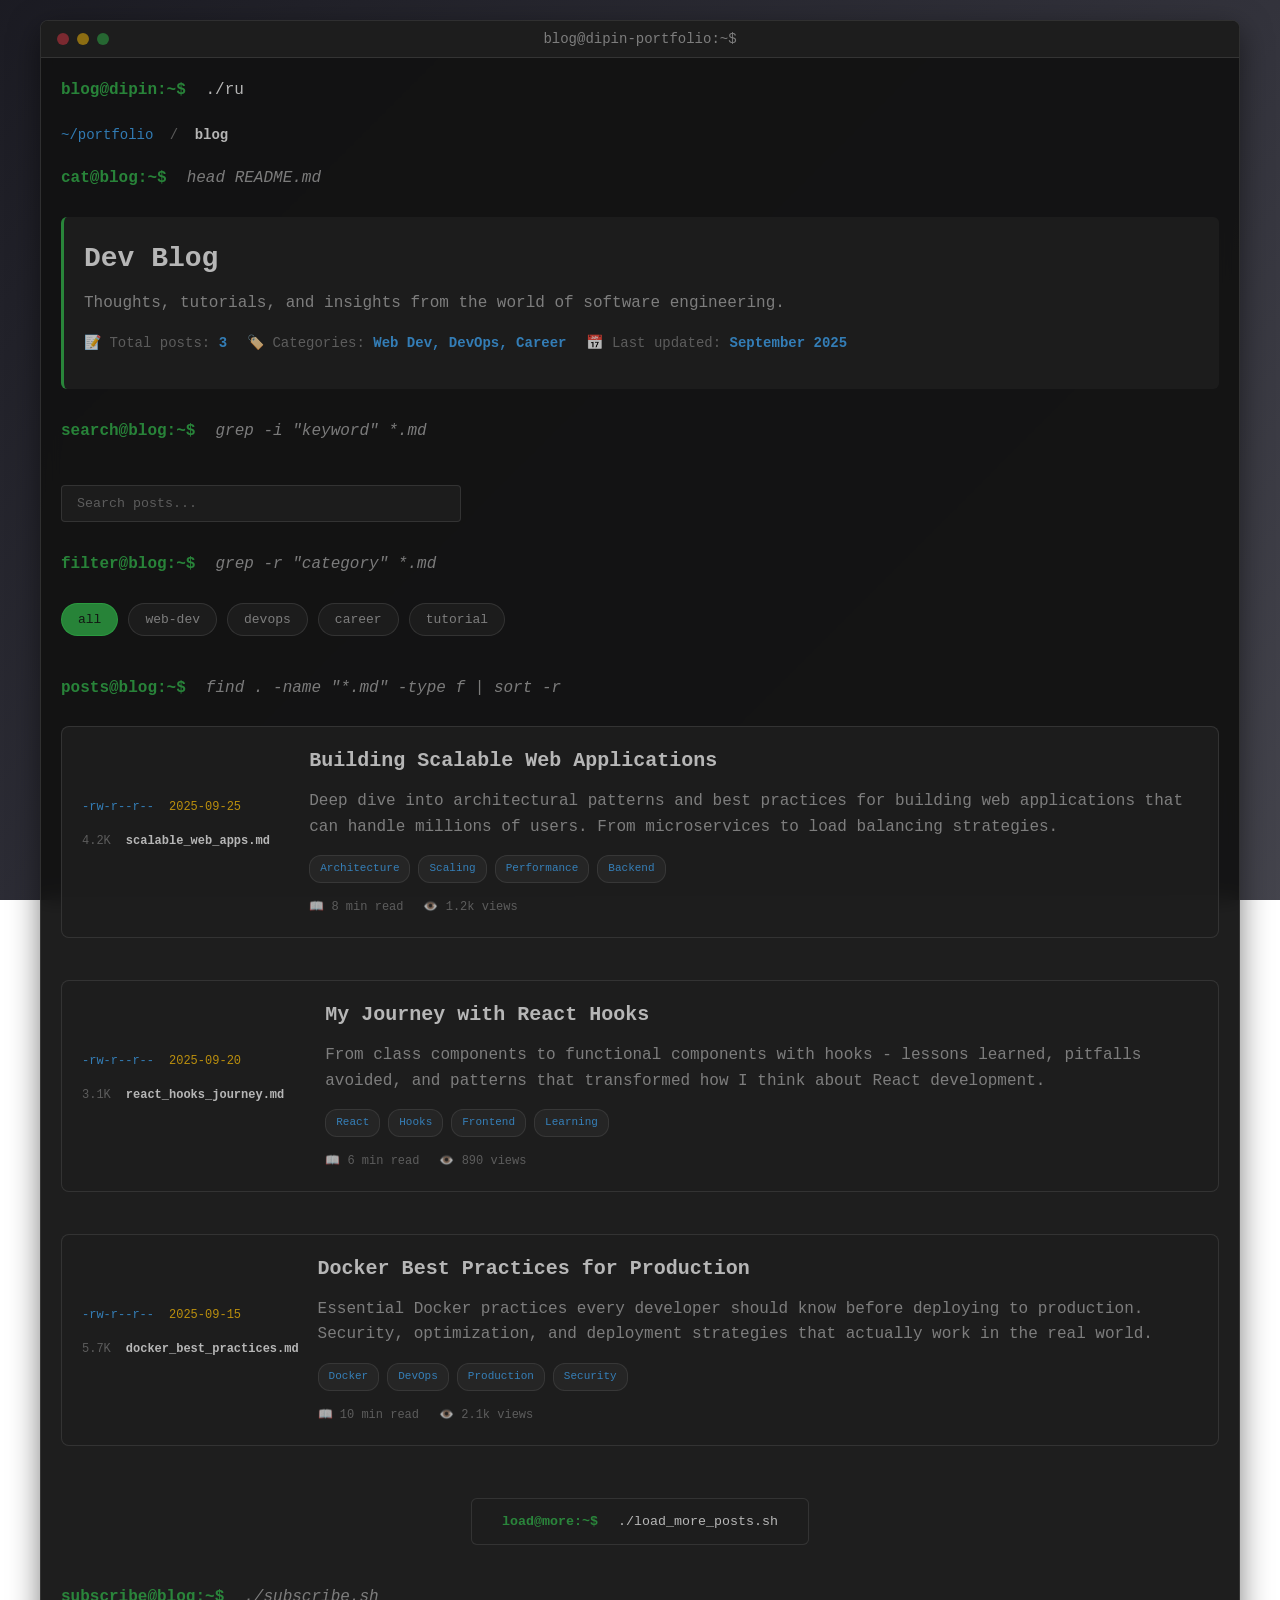
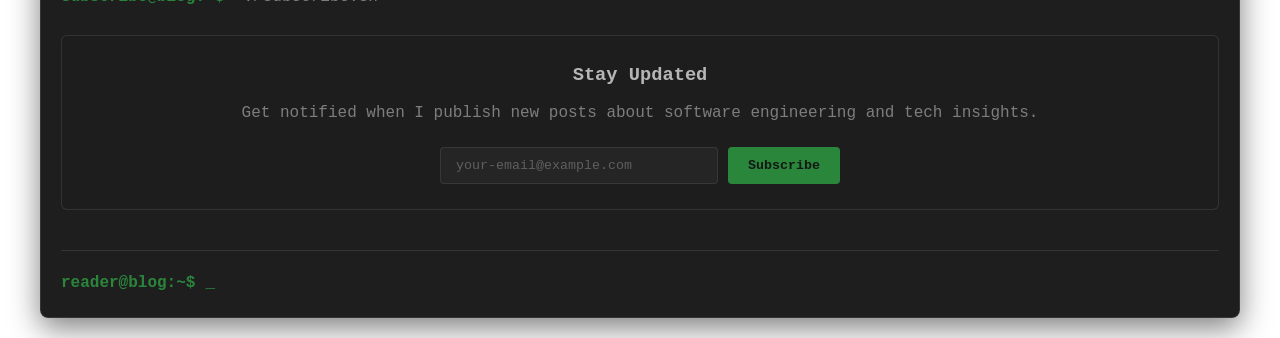
==== blog/index.html @ 710b4372 "update site" ====
<!DOCTYPE html>
<html lang="en">
<head>
    <meta charset="UTF-8">
    <meta name="viewport" content="width=device-width, initial-scale=1.0">
    <title>Blog - Dipin Nair</title>
    <meta name="description" content="Tech blog posts about software engineering, programming, and development">
    <link rel="stylesheet" href="../assets/css/style.css">
    <link rel="stylesheet" href="../assets/css/blog.css">
    <link href="https://cdnjs.cloudflare.com/ajax/libs/font-awesome/6.0.0/css/all.min.css" rel="stylesheet">
</head>
<body>
    <div class="terminal-window">
        <div class="terminal-header">
            <div class="terminal-buttons">
                <span class="btn red"></span>
                <span class="btn yellow"></span>
                <span class="btn green"></span>
            </div>
            <div class="terminal-title">blog@dipin-portfolio:~$</div>
        </div>
        
        <div class="terminal-content">
            <div class="terminal-line">
                <span class="prompt">blog@dipin:~$</span>
                <span class="typing-text">ls -la blog_posts/</span>
            </div>
            
            <div class="breadcrumb">
                <a href="../index.html" class="breadcrumb-link">~/portfolio</a>
                <span class="breadcrumb-separator">/</span>
                <span class="breadcrumb-current">blog</span>
            </div>
            
            <!-- Blog Header -->
            <section class="blog-header">
                <div class="section-header">
                    <span class="prompt">cat@blog:~$</span>
                    <span class="command">head README.md</span>
                </div>
                <div class="blog-intro">
                    <h1>Dev Blog</h1>
                    <p>Thoughts, tutorials, and insights from the world of software engineering.</p>
                    <p class="blog-stats">
                        <span class="stat">📝 Total posts: <strong id="postCount">3</strong></span>
                        <span class="stat">🏷️ Categories: <strong>Web Dev, DevOps, Career</strong></span>
                        <span class="stat">📅 Last updated: <strong>September 2025</strong></span>
                    </p>
                </div>
            </section>
            
            <!-- Blog Categories Filter -->
            <section class="blog-filters">
                <div class="section-header">
                    <span class="prompt">filter@blog:~$</span>
                    <span class="command">grep -r "category" *.md</span>
                </div>
                <div class="filter-buttons">
                    <button class="filter-btn active" data-category="all">all</button>
                    <button class="filter-btn" data-category="web-dev">web-dev</button>
                    <button class="filter-btn" data-category="devops">devops</button>
                    <button class="filter-btn" data-category="career">career</button>
                    <button class="filter-btn" data-category="tutorial">tutorial</button>
                </div>
            </section>
            
            <!-- Blog Posts List -->
            <section class="blog-posts">
                <div class="section-header">
                    <span class="prompt">posts@blog:~$</span>
                    <span class="command">find . -name "*.md" -type f | sort -r</span>
                </div>
                
                <div class="posts-container">
                    <!-- Blog Post 1 -->
                    <article class="blog-post" data-category="web-dev">
                        <div class="post-header">
                            <div class="post-meta">
                                <span class="file-permissions">-rw-r--r--</span>
                                <span class="post-date">2025-09-25</span>
                                <span class="post-size">4.2K</span>
                                <span class="post-filename">scalable_web_apps.md</span>
                            </div>
                        </div>
                        <div class="post-content">
                            <h3><a href="posts/scalable-web-applications.html">Building Scalable Web Applications</a></h3>
                            <p class="post-excerpt">
                                Deep dive into architectural patterns and best practices for building web applications 
                                that can handle millions of users. From microservices to load balancing strategies.
                            </p>
                            <div class="post-tags">
                                <span class="tag">Architecture</span>
                                <span class="tag">Scaling</span>
                                <span class="tag">Performance</span>
                                <span class="tag">Backend</span>
                            </div>
                            <div class="post-stats">
                                <span class="read-time">📖 8 min read</span>
                                <span class="views">👁️ 1.2k views</span>
                            </div>
                        </div>
                    </article>
                    
                    <!-- Blog Post 2 -->
                    <article class="blog-post" data-category="career">
                        <div class="post-header">
                            <div class="post-meta">
                                <span class="file-permissions">-rw-r--r--</span>
                                <span class="post-date">2025-09-20</span>
                                <span class="post-size">3.1K</span>
                                <span class="post-filename">react_hooks_journey.md</span>
                            </div>
                        </div>
                        <div class="post-content">
                            <h3><a href="posts/react-hooks-journey.html">My Journey with React Hooks</a></h3>
                            <p class="post-excerpt">
                                From class components to functional components with hooks - lessons learned, 
                                pitfalls avoided, and patterns that transformed how I think about React development.
                            </p>
                            <div class="post-tags">
                                <span class="tag">React</span>
                                <span class="tag">Hooks</span>
                                <span class="tag">Frontend</span>
                                <span class="tag">Learning</span>
                            </div>
                            <div class="post-stats">
                                <span class="read-time">📖 6 min read</span>
                                <span class="views">👁️ 890 views</span>
                            </div>
                        </div>
                    </article>
                    
                    <!-- Blog Post 3 -->
                    <article class="blog-post" data-category="devops">
                        <div class="post-header">
                            <div class="post-meta">
                                <span class="file-permissions">-rw-r--r--</span>
                                <span class="post-date">2025-09-15</span>
                                <span class="post-size">5.7K</span>
                                <span class="post-filename">docker_best_practices.md</span>
                            </div>
                        </div>
                        <div class="post-content">
                            <h3><a href="posts/docker-best-practices.html">Docker Best Practices for Production</a></h3>
                            <p class="post-excerpt">
                                Essential Docker practices every developer should know before deploying to production. 
                                Security, optimization, and deployment strategies that actually work in the real world.
                            </p>
                            <div class="post-tags">
                                <span class="tag">Docker</span>
                                <span class="tag">DevOps</span>
                                <span class="tag">Production</span>
                                <span class="tag">Security</span>
                            </div>
                            <div class="post-stats">
                                <span class="read-time">📖 10 min read</span>
                                <span class="views">👁️ 2.1k views</span>
                            </div>
                        </div>
                    </article>
                </div>
                
                <!-- Load More Button -->
                <div class="load-more-container">
                    <button class="load-more-btn">
                        <span class="prompt">load@more:~$</span>
                        <span class="load-text">./load_more_posts.sh</span>
                    </button>
                </div>
            </section>
            
            <!-- Blog Footer -->
            <section class="blog-footer">
                <div class="section-header">
                    <span class="prompt">subscribe@blog:~$</span>
                    <span class="command">./subscribe.sh</span>
                </div>
                <div class="subscribe-section">
                    <h3>Stay Updated</h3>
                    <p>Get notified when I publish new posts about software engineering and tech insights.</p>
                    <form class="subscribe-form">
                        <input type="email" placeholder="your-email@example.com" class="email-input">
                        <button type="submit" class="subscribe-btn">Subscribe</button>
                    </form>
                </div>
            </section>
            
            <div class="terminal-prompt-footer">
                <span class="prompt">reader@blog:~$</span>
                <span class="cursor">_</span>
            </div>
        </div>
    </div>

    <script src="../assets/js/script.js"></script>
    <script src="../assets/js/blog.js"></script>
</body>
</html>
---- assets/css/style.css ----
/* Terminal Portfolio Theme - Muted Colors & Transparency */

* {
    margin: 0;
    padding: 0;
    box-sizing: border-box;
}

:root {
    /* Terminal Color Palette - Muted & Transparent - Dark Theme */
    --bg-primary: rgba(18, 18, 18, 0.95);
    --bg-secondary: rgba(30, 30, 30, 0.9);
    --bg-tertiary: rgba(40, 40, 40, 0.8);
    --text-primary: rgba(200, 200, 200, 0.9);
    --text-secondary: rgba(150, 150, 150, 0.8);
    --text-muted: rgba(120, 120, 120, 0.7);
    --accent-green: rgba(46, 160, 67, 0.8);
    --accent-blue: rgba(58, 150, 221, 0.8);
    --accent-yellow: rgba(255, 193, 7, 0.7);
    --accent-red: rgba(220, 53, 69, 0.7);
    --border-color: rgba(68, 68, 68, 0.6);
    --shadow: rgba(0, 0, 0, 0.5);
}

/* Light Theme Variables */
[data-theme="light"] {
    --bg-primary: rgba(248, 248, 250, 0.95);
    --bg-secondary: rgba(240, 240, 242, 0.9);
    --bg-tertiary: rgba(230, 230, 235, 0.8);
    --text-primary: rgba(40, 45, 50, 0.9);
    --text-secondary: rgba(75, 85, 95, 0.8);
    --text-muted: rgba(110, 120, 130, 0.7);
    --accent-green: rgba(84, 19, 19, 0.8);
    --accent-blue: rgba(13, 110, 253, 0.8);
    --accent-yellow: rgba(33, 124, 47, 0.9);
    --accent-red: rgba(220, 53, 69, 0.8);
    --border-color: rgba(108, 117, 125, 0.3);
    --shadow: rgba(0, 0, 0, 0.15);
}

/* Light theme background gradient */
[data-theme="light"] body {
    background: linear-gradient(135deg, 
        rgba(245, 245, 250, 0.95), 
        rgba(235, 235, 245, 0.9), 
        rgba(225, 225, 240, 0.85));
}

/* Light theme terminal window background */
[data-theme="light"] .terminal-window {
    background: rgba(254, 247, 233, 0.95);
    box-shadow: 0 20px 40px rgba(0, 0, 0, 0.1);
}

/* Theme Toggle Button in Header */
.theme-toggle-header {
    display: flex;
    align-items: center;
}

.theme-toggle {
    background: transparent;
    border: 1px solid var(--border-color);
    border-radius: 4px;
    padding: 4px 8px;
    color: var(--text-primary);
    cursor: pointer;
    font-size: 14px;
    transition: all 0.3s ease;
}

.theme-toggle:hover {
    background: var(--bg-tertiary);
    border-color: var(--accent-blue);
    transform: scale(1.05);
}

.theme-toggle span {
    display: inline-block;
    transition: transform 0.3s ease;
}

.theme-toggle:hover span {
    transform: rotate(15deg);
}

/* Minimalistic Theme Switcher Icon */
.theme-icon {
    display: flex;
    align-items: center;
    justify-content: center;
    width: 16px;
    height: 16px;
}

.theme-switcher-icon {
    width: 14px;
    height: 14px;
    border-radius: 50%;
    position: relative;
    overflow: hidden;
    border: 1px solid var(--border-color);
    transition: all 0.2s ease;
}

.icon-half {
    position: absolute;
    width: 50%;
    height: 100%;
    transition: all 0.3s ease;
}

.dark-half {
    left: 0;
    background: var(--text-primary);
    border-radius: 14px 0 0 14px;
}

.light-half {
    right: 0;
    background: var(--bg-primary);
    border-radius: 0 14px 14px 0;
    border-left: 1px solid var(--border-color);
}

/* Theme States */
.theme-icon-dark .dark-half {
    opacity: 1;
}

.theme-icon-dark .light-half {
    opacity: 0.3;
}

.theme-icon-light .dark-half {
    opacity: 0.3;
}

.theme-icon-light .light-half {
    opacity: 1;
}

/* Subtle hover effect */
.theme-toggle:hover .theme-switcher-icon {
    transform: scale(1.05);
    border-color: var(--accent-blue);
}

.theme-toggle:hover .icon-half {
    opacity: 0.8 !important;
}

body {
    font-family: 'Courier New', 'Monaco', 'Menlo', 'Ubuntu Mono', monospace;
    background: linear-gradient(135deg, 
        rgba(15, 15, 23, 0.95), 
        rgba(25, 25, 35, 0.9), 
        rgba(35, 35, 45, 0.85));
    background-attachment: fixed;
    color: var(--text-primary);
    line-height: 1.6;
    min-height: 100vh;
    padding: 20px;
}

/* Terminal Window */
.terminal-window {
    max-width: 1200px;
    margin: 0 auto;
    background: var(--bg-primary);
    border: 1px solid var(--border-color);
    border-radius: 8px;
    box-shadow: 0 10px 30px var(--shadow);
    backdrop-filter: blur(10px);
    overflow: hidden;
}

.terminal-header {
    background: var(--bg-secondary);
    padding: 12px 16px;
    display: flex;
    align-items: center;
    justify-content: space-between;
    border-bottom: 1px solid var(--border-color);
}

.terminal-buttons {
    display: flex;
    gap: 8px;
}

.btn {
    width: 12px;
    height: 12px;
    border-radius: 50%;
    opacity: 0.7;
}

.btn.red { background: var(--accent-red); }
.btn.yellow { background: var(--accent-yellow); }
.btn.green { background: var(--accent-green); }

.terminal-title {
    position: absolute;
    left: 50%;
    transform: translateX(-50%);
    font-size: 14px;
    color: var(--text-secondary);
    font-weight: 500;
}

.terminal-content {
    padding: 20px;
    min-height: 70vh;
}

/* Terminal Lines & Prompts */
.terminal-line,
.output-line,
.section-header {
    margin-bottom: 15px;
}

.prompt {
    color: var(--accent-green);
    font-weight: bold;
    margin-right: 10px;
}

.typing-text {
    color: var(--text-primary);
    position: relative;
}

.loading {
    color: var(--accent-yellow);
    animation: blink 1.5s infinite;
}

@keyframes blink {
    0%, 50% { opacity: 1; }
    51%, 100% { opacity: 0.3; }
}

/* Navigation */
.terminal-nav {
    margin: 30px 0;
    padding: 20px 0;
    border-top: 1px solid var(--border-color);
    border-bottom: 1px solid var(--border-color);
}

.nav-line {
    display: flex;
    align-items: center;
    flex-wrap: nowrap;
    overflow-x: auto;
}

.nav-commands {
    display: flex;
    flex-wrap: nowrap;
    gap: 8px;
    align-items: center;
    white-space: nowrap;
}

.nav-cmd {
    color: var(--accent-blue);
    text-decoration: none;
    padding: 3px 6px;
    border-radius: 4px;
    transition: all 0.3s ease;
    position: relative;
    font-size: inherit;
}

.nav-cmd:hover {
    background: var(--bg-tertiary);
    color: var(--accent-green);
    transform: translateY(-1px);
}

.nav-cmd:before {
    content: '';
    position: absolute;
    bottom: -2px;
    left: 0;
    width: 0;
    height: 2px;
    background: var(--accent-green);
    transition: width 0.3s ease;
}

.nav-cmd:hover:before {
    width: 100%;
}

/* Sections */
.terminal-section {
    margin: 40px 0;
    padding: 20px 0;
}

.section-header {
    margin-bottom: 25px;
    display: flex;
    align-items: center;
    flex-wrap: wrap;
}

.command {
    color: var(--text-secondary);
    font-style: italic;
    margin-left: 10px;
}

.section-content {
    padding-left: 20px;
    margin-left: 15px;
}

/* ASCII Art */
.ascii-art {
    color: var(--accent-green);
    font-size: 12px;
    margin-bottom: 20px;
    overflow-x: auto;
    opacity: 0.8;
}

/* About Section */
.about-text {
    color: var(--text-primary);
    margin-bottom: 20px;
    line-height: 1.8;
}

.skills-list {
    display: flex;
    flex-wrap: wrap;
    gap: 10px;
    margin-top: 15px;
}

.skill-tag {
    background: var(--bg-tertiary);
    color: var(--accent-blue);
    padding: 6px 12px;
    border-radius: 20px;
    font-size: 12px;
    border: 1px solid var(--border-color);
    transition: all 0.3s ease;
}

.skill-tag:hover {
    background: var(--accent-blue);
    color: var(--bg-primary);
    transform: scale(1.05);
}

/* Experience Section */
.experience-item {
    margin-bottom: 25px;
    padding: 15px;
    background: var(--bg-secondary);
    border-radius: 6px;
    transition: all 0.3s ease;
    cursor: pointer;
}

.experience-item:hover {
    background: rgba(40, 44, 52, 0.9);
    box-shadow: 0 4px 8px rgba(0, 0, 0, 0.3);
    transform: translateY(-2px);
}

/* Light theme hover effects */
[data-theme="light"] .experience-item:hover {
    background: rgba(230, 230, 235, 0.9);
    box-shadow: 0 4px 8px rgba(0, 0, 0, 0.1);
}

.exp-header {
    display: flex;
    align-items: center;
    gap: 15px;
    margin-bottom: 10px;
    font-family: monospace;
    font-size: 13px;
}

.file-permissions {
    color: var(--accent-blue);
}

.file-date {
    color: var(--accent-yellow);
    min-width: 100px;
}

.file-name {
    color: var(--text-primary);
    font-weight: bold;
}

.exp-details {
    color: var(--text-secondary);
    line-height: 1.7;
    margin-left: 20px;
}

.exp-details strong {
    color: var(--text-primary);
}

/* Enhanced Experience Styles */
.company-title {
    display: flex;
    flex-direction: column;
    margin-bottom: 10px;
}

.company-name {
    color: var(--accent-green);
    font-size: 1.2rem;
    font-weight: bold;
    margin-bottom: 2px;
}

.job-title {
    color: var(--text-primary);
    font-weight: 600;
    font-size: 1rem;
}

.achievements {
    color: var(--text-secondary);
    line-height: 1.8;
    margin-left: 0;
}

/* Education Section */
.education-item {
    margin-bottom: 25px;
    padding: 15px;
    background: var(--bg-secondary);
    border-radius: 6px;
    transition: all 0.3s ease;
    cursor: pointer;
}

.education-item:hover {
    background: rgba(40, 44, 52, 0.9);
    box-shadow: 0 4px 8px rgba(0, 0, 0, 0.3);
    transform: translateY(-2px);
}

/* Light theme hover effects */
[data-theme="light"] .education-item:hover {
    background: rgba(230, 230, 235, 0.9);
    box-shadow: 0 4px 8px rgba(0, 0, 0, 0.1);
}

.edu-header {
    display: flex;
    align-items: center;
    gap: 15px;
    margin-bottom: 10px;
    font-family: monospace;
    font-size: 13px;
}

.edu-details {
    color: var(--text-secondary);
    line-height: 1.7;
    margin-left: 20px;
}

.degree-info {
    display: flex;
    flex-direction: column;
    margin-bottom: 10px;
}

.university-name {
    color: var(--accent-blue);
    font-size: 1.2rem;
    font-weight: bold;
    margin-bottom: 2px;
}

.degree-title {
    color: var(--text-primary);
    font-weight: 600;
    font-size: 1rem;
}

.academic-details {
    display: flex;
    flex-direction: column;
    gap: 8px;
}

.gpa {
    color: var(--accent-yellow);
    font-weight: bold;
    background: rgba(229, 192, 123, 0.1);
    padding: 4px 8px;
    border-radius: 4px;
    align-self: flex-start;
    font-size: 0.9rem;
}

.coursework {
    color: var(--text-secondary);
    line-height: 1.8;
    display: flex;
    flex-direction: column;
    gap: 4px;
}

/* Projects Section */
.project-item {
    margin-bottom: 20px;
}

.project-link {
    color: var(--accent-blue);
    text-decoration: none;
    display: flex;
    align-items: center;
    gap: 10px;
    margin-bottom: 10px;
}

.project-link:hover {
    color: var(--accent-green);
}

.project-card-link {
    text-decoration: none;
    color: inherit;
    display: block;
}

.project-card-link:hover {
    color: inherit;
}

.file-icon {
    font-size: 16px;
}

.project-name {
    font-weight: bold;
}

.project-desc {
    color: var(--text-muted);
    margin-left: 25px;
    font-style: italic;
}

.project-preview {
    display: grid;
    grid-template-columns: repeat(auto-fit, minmax(300px, 1fr));
    gap: 20px;
    margin-top: 25px;
}

.project-card {
    background: var(--bg-secondary);
    padding: 20px;
    border-radius: 6px;
    border: 1px solid var(--border-color);
    transition: all 0.3s ease;
    cursor: pointer;
}

.project-card:hover {
    transform: translateY(-3px);
    box-shadow: 0 5px 20px rgba(0, 0, 0, 0.3);
    border-color: var(--accent-green);
}

/* Light theme project card hover */
[data-theme="light"] .project-card:hover {
    box-shadow: 0 5px 20px rgba(0, 0, 0, 0.1);
    border-color: var(--accent-blue);
}

.project-card h4 {
    color: var(--text-primary);
    margin-bottom: 10px;
}

.project-card p {
    color: var(--text-secondary);
    margin-bottom: 15px;
}

.project-tags {
    display: flex;
    flex-wrap: wrap;
    gap: 8px;
}

.tag {
    background: var(--bg-tertiary);
    color: var(--accent-blue);
    padding: 4px 8px;
    border-radius: 12px;
    font-size: 11px;
    border: 1px solid var(--border-color);
}

/* View All Projects Button */
.view-all-projects {
    text-align: center;
    margin-top: 2rem;
}

.view-all-btn {
    display: inline-flex;
    align-items: center;
    gap: 0.5rem;
    padding: 1rem 1.5rem;
    background: linear-gradient(135deg, rgba(97, 218, 251, 0.1), rgba(152, 195, 121, 0.1));
    border: 1px solid var(--border-color);
    border-radius: 6px;
    color: inherit;
    text-decoration: none;
    transition: all 0.3s ease;
    font-family: var(--font-mono);
}

.view-all-btn:hover {
    border-color: var(--accent-blue);
    background: linear-gradient(135deg, rgba(97, 218, 251, 0.2), rgba(152, 195, 121, 0.2));
    transform: translateY(-2px);
    box-shadow: 0 4px 8px rgba(0, 0, 0, 0.3);
}

.view-all-btn .output {
    color: var(--accent-green);
    font-weight: bold;
    transition: transform 0.2s ease;
}

.view-all-btn:hover .output {
    transform: translateX(1px);
}

/* Blog Section */
.blog-item {
    margin-bottom: 20px;
}

.blog-link {
    color: var(--accent-blue);
    text-decoration: none;
    display: flex;
    align-items: center;
    gap: 10px;
    margin-bottom: 10px;
}

.blog-link:hover {
    color: var(--accent-green);
}

.blog-post-link {
    text-decoration: none;
    color: inherit;
    display: block;
}

.blog-post-link:hover {
    color: inherit;
}

.blog-desc {
    color: var(--text-muted);
    margin-left: 25px;
    font-style: italic;
}

.blog-preview {
    margin-top: 20px;
}

.blog-post {
    display: flex;
    align-items: center;
    gap: 15px;
    margin-bottom: 12px;
    padding: 10px;
    background: var(--bg-secondary);
    border-radius: 4px;
    transition: all 0.3s ease;
    cursor: pointer;
}

.blog-post:hover {
    background: var(--bg-tertiary);
    transform: translateX(5px);
}

.post-date {
    color: var(--accent-yellow);
    font-size: 12px;
    min-width: 100px;
}

.post-title {
    color: var(--text-primary);
}

/* Resume Section */
.resume-download {
    display: flex;
    align-items: center;
    gap: 15px;
    margin-bottom: 20px;
}

.download-btn {
    background: var(--accent-green);
    color: var(--bg-primary);
    padding: 12px 20px;
    text-decoration: none;
    border-radius: 6px;
    display: flex;
    align-items: center;
    gap: 8px;
    transition: all 0.3s ease;
    font-weight: bold;
}

.download-btn:hover {
    background: var(--accent-blue);
    transform: translateY(-2px);
    box-shadow: 0 5px 15px rgba(0, 0, 0, 0.3);
}

.file-info {
    color: var(--text-muted);
    font-size: 12px;
}

.resume-preview {
    color: var(--text-secondary);
}

.resume-preview ul {
    margin-left: 20px;
    margin-top: 10px;
}

.resume-preview li {
    margin-bottom: 8px;
    color: var(--text-muted);
}

/* Contact Section */
.contact-info p {
    color: var(--text-primary);
    margin-bottom: 25px;
    font-size: 16px;
}

.contact-methods {
    margin-bottom: 30px;
}

.contact-item {
    margin-bottom: 15px;
    display: flex;
    align-items: center;
    gap: 10px;
}

.contact-label {
    color: var(--text-secondary);
    min-width: 80px;
}

.contact-link {
    color: var(--accent-blue);
    text-decoration: none;
    transition: color 0.3s ease;
}

.contact-link:hover {
    color: var(--accent-green);
}

.social-links {
    display: flex;
    gap: 20px;
    margin-top: 20px;
    flex-wrap: wrap;
}

.social-link {
    display: flex;
    align-items: center;
    gap: 8px;
    color: var(--text-secondary);
    text-decoration: none;
    padding: 12px 20px;
    background: var(--bg-secondary);
    border-radius: 6px;
    border: 1px solid var(--border-color);
    transition: all 0.3s ease;
}

.social-link:hover {
    color: var(--accent-green);
    background: var(--bg-tertiary);
    transform: translateY(-2px);
    box-shadow: 0 5px 15px rgba(0, 0, 0, 0.2);
}

.social-link i {
    font-size: 18px;
}

/* Footer */
.terminal-prompt-footer {
    margin-top: 40px;
    padding-top: 20px;
    border-top: 1px solid var(--border-color);
    display: flex;
    align-items: center;
}

/* Responsive Design */
@media (max-width: 768px) {
    body {
        padding: 10px;
    }
    
    .terminal-content {
        padding: 15px;
    }
    
    .section-content {
        padding-left: 15px;
        margin-left: 10px;
    }
    
    .nav-commands {
        gap: 6px;
        overflow-x: auto;
        padding-bottom: 5px;
    }
    
    .project-preview {
        grid-template-columns: 1fr;
    }
    
    .social-links {
        flex-direction: column;
        gap: 10px;
    }
    
    .social-link {
        justify-content: center;
    }
    
    .exp-header {
        flex-direction: column;
        align-items: flex-start;
        gap: 5px;
    }
    
    .contact-item {
        flex-direction: column;
        align-items: flex-start;
    }
    
    .ascii-art {
        font-size: 10px;
    }
}

@media (max-width: 480px) {
    .terminal-header {
        padding: 8px 12px;
    }
    
    .terminal-title {
        font-size: 12px;
    }
    
    .terminal-content {
        padding: 10px;
    }
    
    .skills-list {
        justify-content: center;
    }
    
    .download-btn {
        padding: 10px 15px;
        font-size: 14px;
    }
}

/* Smooth scrolling */
html {
    scroll-behavior: smooth;
}

/* Selection styling */
::selection {
    background: var(--accent-green);
    color: var(--bg-primary);
}

::-moz-selection {
    background: var(--accent-green);
    color: var(--bg-primary);
}

/* Interactive Terminal - Integrated */
.terminal-prompt-line {
    display: flex;
    align-items: center;
    gap: 10px;
    margin: 20px 0;
    padding: 12px 0;
}

.terminal-input {
    background: transparent;
    border: none;
    color: var(--text-primary);
    font-family: inherit;
    font-size: inherit;
    outline: none;
    flex: 1;
    padding: 5px 0;
    caret-color: var(--accent-green);
}

.terminal-input::placeholder {
    color: var(--text-muted);
    opacity: 0.7;
}

.terminal-input:focus {
    background: rgba(46, 160, 67, 0.05);
    border-radius: 2px;
    padding: 5px 8px;
}

.terminal-output {
    max-height: 300px;
    overflow-y: auto;
    padding: 0;
    margin: 10px 0 30px 0;
    display: none;
}

.terminal-output.visible {
    display: block;
}

.output-line {
    margin-bottom: 8px;
    font-family: monospace;
    line-height: 1.4;
    white-space: pre-wrap;
    word-wrap: break-word;
}

.output-line.command {
    color: var(--text-primary);
}

.output-line.response {
    color: var(--text-secondary);
    margin-left: 20px;
}

.output-line.error {
    color: var(--accent-red);
    margin-left: 20px;
}

.output-line.success {
    color: var(--accent-green);
    margin-left: 20px;
}

.command-history {
    color: var(--text-muted);
    font-style: italic;
}

/* Terminal scrollbar styling */
.terminal-output::-webkit-scrollbar {
    width: 6px;
}

.terminal-output::-webkit-scrollbar-track {
    background: var(--bg-secondary);
    border-radius: 3px;
}

.terminal-output::-webkit-scrollbar-thumb {
    background: var(--border-color);
    border-radius: 3px;
}

.terminal-output::-webkit-scrollbar-thumb:hover {
    background: var(--accent-green);
}

.cursor {
    color: var(--accent-green);
    animation: cursor-blink 1.2s infinite;
    font-weight: bold;
}

@keyframes cursor-blink {
    0%, 50% { opacity: 1; }
    51%, 100% { opacity: 0; }
}

/* Section Configuration Utilities */
.section-hidden {
    display: none !important;
}

.nav-cmd.hidden {
    display: none !important;
}
---- assets/css/blog.css ----
/* Blog-specific CSS Extensions */

.breadcrumb {
    margin: 20px 0;
    font-size: 14px;
    color: var(--text-muted);
}

.breadcrumb-link {
    color: var(--accent-blue);
    text-decoration: none;
}

.breadcrumb-link:hover {
    color: var(--accent-green);
}

.breadcrumb-separator {
    margin: 0 8px;
    color: var(--text-muted);
}

.breadcrumb-current {
    color: var(--text-primary);
    font-weight: bold;
}

/* Blog Header */
.blog-header .blog-intro {
    padding: 20px;
    background: var(--bg-secondary);
    border-radius: 6px;
    border-left: 3px solid var(--accent-green);
    margin-bottom: 30px;
}

.blog-intro h1 {
    color: var(--text-primary);
    font-size: 28px;
    margin-bottom: 10px;
}

.blog-intro p {
    color: var(--text-secondary);
    margin-bottom: 15px;
    line-height: 1.6;
}

.blog-stats {
    display: flex;
    gap: 20px;
    flex-wrap: wrap;
    font-size: 14px;
}

.stat {
    color: var(--text-muted);
}

.stat strong {
    color: var(--accent-blue);
}

/* Blog Filters */
.blog-filters {
    margin-bottom: 40px;
}

.filter-buttons {
    display: flex;
    gap: 10px;
    flex-wrap: wrap;
    margin-top: 15px;
}

.filter-btn {
    background: var(--bg-secondary);
    color: var(--text-secondary);
    border: 1px solid var(--border-color);
    padding: 8px 16px;
    border-radius: 20px;
    cursor: pointer;
    transition: all 0.3s ease;
    font-family: monospace;
    font-size: 13px;
}

.filter-btn:hover {
    color: var(--accent-green);
    border-color: var(--accent-green);
    transform: translateY(-1px);
}

.filter-btn.active {
    background: var(--accent-green);
    color: var(--bg-primary);
    border-color: var(--accent-green);
}

/* Blog Posts */
.posts-container {
    display: flex;
    flex-direction: column;
    gap: 30px;
}

.blog-post {
    background: var(--bg-secondary);
    border: 1px solid var(--border-color);
    border-radius: 8px;
    padding: 20px;
    transition: all 0.3s ease;
    opacity: 1;
    transform: translateY(0);
}

.blog-post:hover {
    transform: translateY(-5px);
    box-shadow: 0 10px 30px rgba(0, 0, 0, 0.3);
    border-color: var(--accent-green);
}

.blog-post.hidden {
    opacity: 0;
    transform: translateY(20px);
    pointer-events: none;
    height: 0;
    padding: 0;
    margin: 0;
    overflow: hidden;
}

.post-header {
    margin-bottom: 15px;
}

.post-meta {
    display: flex;
    align-items: center;
    gap: 15px;
    font-size: 12px;
    font-family: monospace;
    color: var(--text-muted);
    flex-wrap: wrap;
}

.file-permissions {
    color: var(--accent-blue);
}

.post-date {
    color: var(--accent-yellow);
}

.post-size {
    color: var(--text-muted);
}

.post-filename {
    color: var(--text-primary);
    font-weight: bold;
}

.post-content h3 {
    margin-bottom: 12px;
}

.post-content h3 a {
    color: var(--text-primary);
    text-decoration: none;
    font-size: 20px;
    line-height: 1.4;
}

.post-content h3 a:hover {
    color: var(--accent-green);
}

.post-excerpt {
    color: var(--text-secondary);
    line-height: 1.6;
    margin-bottom: 15px;
}

.post-tags {
    display: flex;
    flex-wrap: wrap;
    gap: 8px;
    margin-bottom: 15px;
}

.post-tags .tag {
    background: var(--bg-tertiary);
    color: var(--accent-blue);
    padding: 4px 10px;
    border-radius: 12px;
    font-size: 11px;
    border: 1px solid var(--border-color);
    transition: all 0.3s ease;
}

.post-tags .tag:hover {
    background: var(--accent-blue);
    color: var(--bg-primary);
    transform: scale(1.05);
}

.post-stats {
    display: flex;
    gap: 20px;
    font-size: 12px;
    color: var(--text-muted);
    flex-wrap: wrap;
}

.read-time,
.views {
    display: flex;
    align-items: center;
    gap: 5px;
}

/* Load More */
.load-more-container {
    display: flex;
    justify-content: center;
    margin: 40px 0;
}

.load-more-btn {
    background: var(--bg-secondary);
    color: var(--text-primary);
    border: 1px solid var(--border-color);
    padding: 15px 30px;
    border-radius: 6px;
    cursor: pointer;
    transition: all 0.3s ease;
    font-family: monospace;
    display: flex;
    align-items: center;
    gap: 10px;
}

.load-more-btn:hover {
    background: var(--bg-tertiary);
    border-color: var(--accent-green);
    transform: translateY(-2px);
}

.load-more-btn .prompt {
    color: var(--accent-green);
}

.load-more-btn .load-text {
    color: var(--text-primary);
}

/* Subscribe Section */
.subscribe-section {
    background: var(--bg-secondary);
    padding: 25px;
    border-radius: 6px;
    border: 1px solid var(--border-color);
    text-align: center;
}

.subscribe-section h3 {
    color: var(--text-primary);
    margin-bottom: 10px;
}

.subscribe-section p {
    color: var(--text-secondary);
    margin-bottom: 20px;
}

.subscribe-form {
    display: flex;
    gap: 10px;
    max-width: 400px;
    margin: 0 auto;
    flex-wrap: wrap;
    justify-content: center;
}

.email-input {
    flex: 1;
    min-width: 200px;
    padding: 10px 15px;
    background: var(--bg-tertiary);
    border: 1px solid var(--border-color);
    border-radius: 4px;
    color: var(--text-primary);
    font-family: monospace;
}

.email-input::placeholder {
    color: var(--text-muted);
}

.email-input:focus {
    outline: none;
    border-color: var(--accent-green);
    box-shadow: 0 0 0 2px rgba(46, 160, 67, 0.2);
}

.subscribe-btn {
    background: var(--accent-green);
    color: var(--bg-primary);
    border: none;
    padding: 10px 20px;
    border-radius: 4px;
    cursor: pointer;
    font-family: monospace;
    font-weight: bold;
    transition: all 0.3s ease;
}

.subscribe-btn:hover {
    background: var(--accent-blue);
    transform: translateY(-1px);
}

/* Responsive Design */
@media (max-width: 768px) {
    .blog-stats {
        flex-direction: column;
        gap: 10px;
    }
    
    .filter-buttons {
        justify-content: center;
    }
    
    .post-meta {
        flex-direction: column;
        align-items: flex-start;
        gap: 8px;
    }
    
    .post-stats {
        flex-direction: column;
        gap: 8px;
    }
    
    .subscribe-form {
        flex-direction: column;
        align-items: stretch;
    }
    
    .email-input {
        min-width: auto;
    }
}

/* Animation for filtering */
@keyframes fadeIn {
    from {
        opacity: 0;
        transform: translateY(20px);
    }
    to {
        opacity: 1;
        transform: translateY(0);
    }
}

.blog-post.fade-in {
    animation: fadeIn 0.5s ease forwards;
}
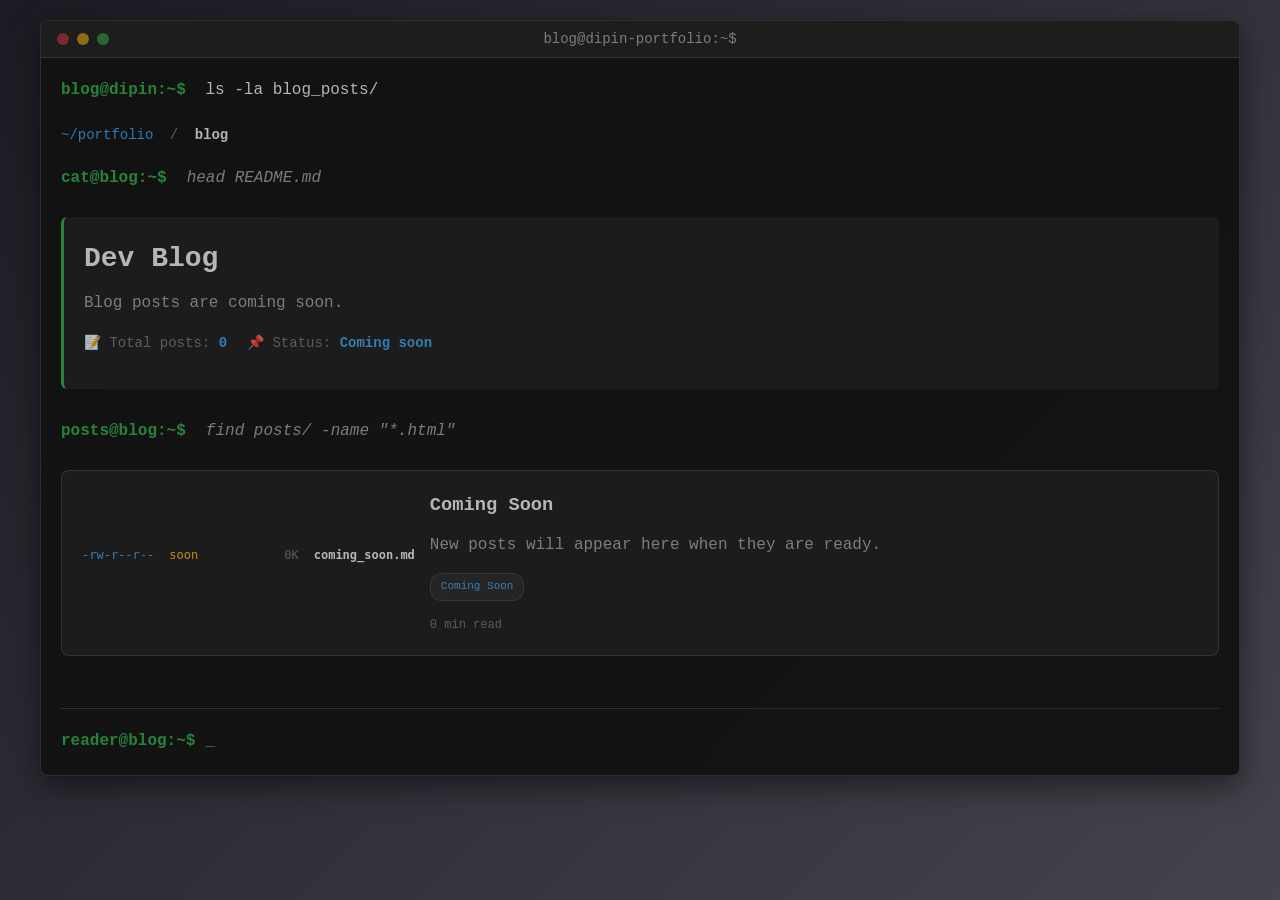
==== commit f0ea58bd: "make project and blogs visible" ====
--- a/blog/index.html
+++ b/blog/index.html
@@ -40,148 +40,44 @@
                 </div>
                 <div class="blog-intro">
                     <h1>Dev Blog</h1>
-                    <p>Thoughts, tutorials, and insights from the world of software engineering.</p>
+                    <p>Blog posts are coming soon.</p>
                     <p class="blog-stats">
-                        <span class="stat">📝 Total posts: <strong id="postCount">3</strong></span>
-                        <span class="stat">🏷️ Categories: <strong>Web Dev, DevOps, Career</strong></span>
-                        <span class="stat">📅 Last updated: <strong>September 2025</strong></span>
+                        <span class="stat">📝 Total posts: <strong id="postCount">0</strong></span>
+                        <span class="stat">📌 Status: <strong>Coming soon</strong></span>
                     </p>
                 </div>
             </section>
-            
-            <!-- Blog Categories Filter -->
-            <section class="blog-filters">
-                <div class="section-header">
-                    <span class="prompt">filter@blog:~$</span>
-                    <span class="command">grep -r "category" *.md</span>
-                </div>
-                <div class="filter-buttons">
-                    <button class="filter-btn active" data-category="all">all</button>
-                    <button class="filter-btn" data-category="web-dev">web-dev</button>
-                    <button class="filter-btn" data-category="devops">devops</button>
-                    <button class="filter-btn" data-category="career">career</button>
-                    <button class="filter-btn" data-category="tutorial">tutorial</button>
-                </div>
-            </section>
-            
+
             <!-- Blog Posts List -->
             <section class="blog-posts">
                 <div class="section-header">
                     <span class="prompt">posts@blog:~$</span>
-                    <span class="command">find . -name "*.md" -type f | sort -r</span>
+                    <span class="command">find posts/ -name "*.html"</span>
                 </div>
-                
+
                 <div class="posts-container">
-                    <!-- Blog Post 1 -->
-                    <article class="blog-post" data-category="web-dev">
+                    <article class="blog-post" data-category="placeholder">
                         <div class="post-header">
                             <div class="post-meta">
                                 <span class="file-permissions">-rw-r--r--</span>
-                                <span class="post-date">2025-09-25</span>
-                                <span class="post-size">4.2K</span>
-                                <span class="post-filename">scalable_web_apps.md</span>
+                                <span class="post-date">soon</span>
+                                <span class="post-size">0K</span>
+                                <span class="post-filename">coming_soon.md</span>
                             </div>
                         </div>
                         <div class="post-content">
-                            <h3><a href="posts/scalable-web-applications.html">Building Scalable Web Applications</a></h3>
+                            <h3>Coming Soon</h3>
                             <p class="post-excerpt">
-                                Deep dive into architectural patterns and best practices for building web applications 
-                                that can handle millions of users. From microservices to load balancing strategies.
+                                New posts will appear here when they are ready.
                             </p>
                             <div class="post-tags">
-                                <span class="tag">Architecture</span>
-                                <span class="tag">Scaling</span>
-                                <span class="tag">Performance</span>
-                                <span class="tag">Backend</span>
+                                <span class="tag">Coming Soon</span>
                             </div>
                             <div class="post-stats">
-                                <span class="read-time">📖 8 min read</span>
-                                <span class="views">👁️ 1.2k views</span>
+                                <span class="read-time">0 min read</span>
                             </div>
                         </div>
                     </article>
-                    
-                    <!-- Blog Post 2 -->
-                    <article class="blog-post" data-category="career">
-                        <div class="post-header">
-                            <div class="post-meta">
-                                <span class="file-permissions">-rw-r--r--</span>
-                                <span class="post-date">2025-09-20</span>
-                                <span class="post-size">3.1K</span>
-                                <span class="post-filename">react_hooks_journey.md</span>
-                            </div>
-                        </div>
-                        <div class="post-content">
-                            <h3><a href="posts/react-hooks-journey.html">My Journey with React Hooks</a></h3>
-                            <p class="post-excerpt">
-                                From class components to functional components with hooks - lessons learned, 
-                                pitfalls avoided, and patterns that transformed how I think about React development.
-                            </p>
-                            <div class="post-tags">
-                                <span class="tag">React</span>
-                                <span class="tag">Hooks</span>
-                                <span class="tag">Frontend</span>
-                                <span class="tag">Learning</span>
-                            </div>
-                            <div class="post-stats">
-                                <span class="read-time">📖 6 min read</span>
-                                <span class="views">👁️ 890 views</span>
-                            </div>
-                        </div>
-                    </article>
-                    
-                    <!-- Blog Post 3 -->
-                    <article class="blog-post" data-category="devops">
-                        <div class="post-header">
-                            <div class="post-meta">
-                                <span class="file-permissions">-rw-r--r--</span>
-                                <span class="post-date">2025-09-15</span>
-                                <span class="post-size">5.7K</span>
-                                <span class="post-filename">docker_best_practices.md</span>
-                            </div>
-                        </div>
-                        <div class="post-content">
-                            <h3><a href="posts/docker-best-practices.html">Docker Best Practices for Production</a></h3>
-                            <p class="post-excerpt">
-                                Essential Docker practices every developer should know before deploying to production. 
-                                Security, optimization, and deployment strategies that actually work in the real world.
-                            </p>
-                            <div class="post-tags">
-                                <span class="tag">Docker</span>
-                                <span class="tag">DevOps</span>
-                                <span class="tag">Production</span>
-                                <span class="tag">Security</span>
-                            </div>
-                            <div class="post-stats">
-                                <span class="read-time">📖 10 min read</span>
-                                <span class="views">👁️ 2.1k views</span>
-                            </div>
-                        </div>
-                    </article>
-                </div>
-                
-                <!-- Load More Button -->
-                <div class="load-more-container">
-                    <button class="load-more-btn">
-                        <span class="prompt">load@more:~$</span>
-                        <span class="load-text">./load_more_posts.sh</span>
-                    </button>
-                </div>
-            </section>
-            
-            <!-- Blog Footer -->
-            <section class="blog-footer">
-                <div class="section-header">
-                    <span class="prompt">subscribe@blog:~$</span>
-                    <span class="command">./subscribe.sh</span>
-                </div>
-                <div class="subscribe-section">
-                    <h3>Stay Updated</h3>
-                    <p>Get notified when I publish new posts about software engineering and tech insights.</p>
-                    <form class="subscribe-form">
-                        <input type="email" placeholder="your-email@example.com" class="email-input">
-                        <button type="submit" class="subscribe-btn">Subscribe</button>
-                    </form>
                 </div>
             </section>
             
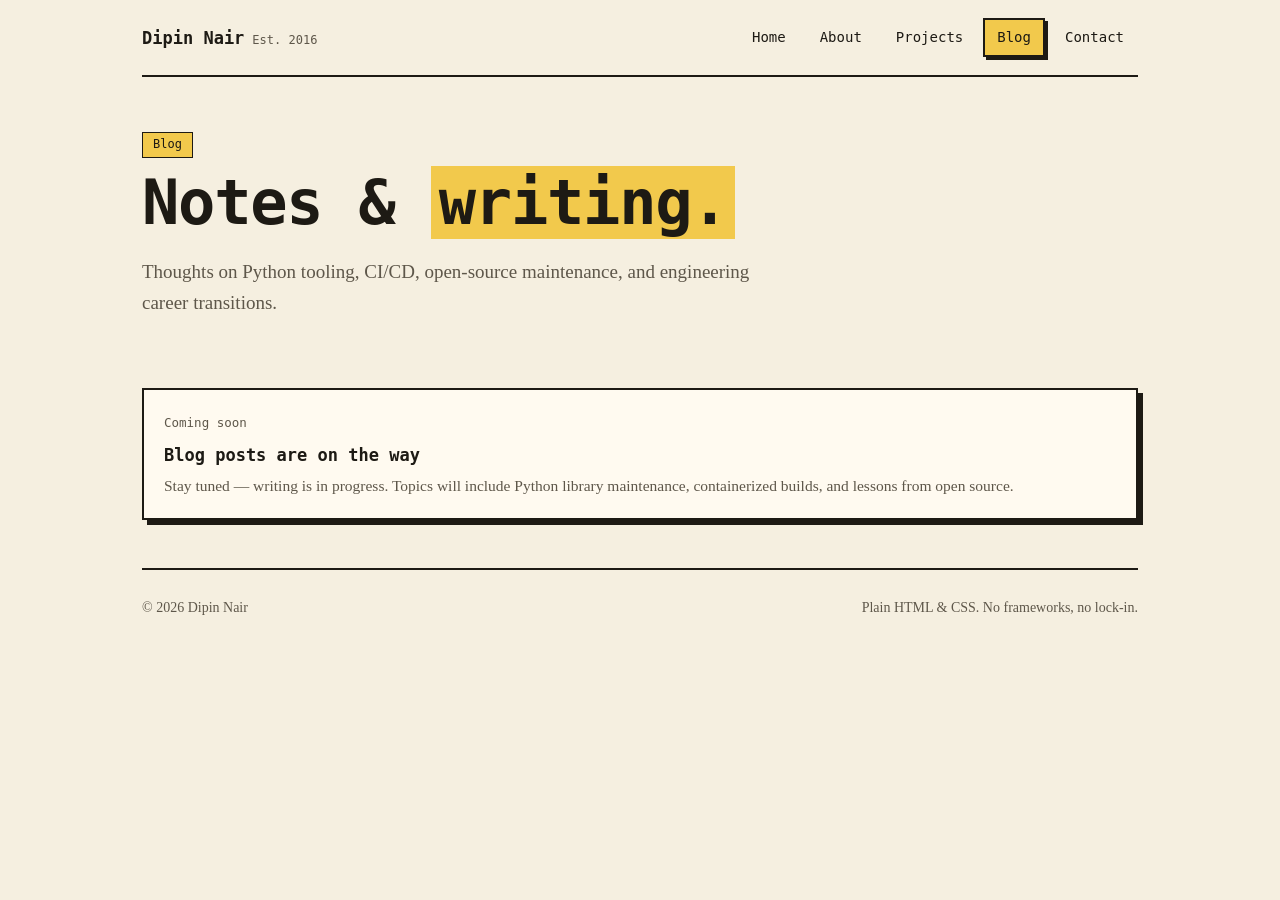
==== commit 4b7ab329: "new site test" ====
--- a/blog/index.html
+++ b/blog/index.html
@@ -1,94 +1,14 @@
 <!DOCTYPE html>
 <html lang="en">
+
 <head>
-    <meta charset="UTF-8">
-    <meta name="viewport" content="width=device-width, initial-scale=1.0">
-    <title>Blog - Dipin Nair</title>
-    <meta name="description" content="Tech blog posts about software engineering, programming, and development">
-    <link rel="stylesheet" href="../assets/css/style.css">
-    <link rel="stylesheet" href="../assets/css/blog.css">
-    <link href="https://cdnjs.cloudflare.com/ajax/libs/font-awesome/6.0.0/css/all.min.css" rel="stylesheet">
+    <meta charset="utf-8">
+    <meta http-equiv="refresh" content="0;url=../index.html#blog">
+    <title>Blog — Dipin Nair</title>
 </head>
+
 <body>
-    <div class="terminal-window">
-        <div class="terminal-header">
-            <div class="terminal-buttons">
-                <span class="btn red"></span>
-                <span class="btn yellow"></span>
-                <span class="btn green"></span>
-            </div>
-            <div class="terminal-title">blog@dipin-portfolio:~$</div>
-        </div>
-        
-        <div class="terminal-content">
-            <div class="terminal-line">
-                <span class="prompt">blog@dipin:~$</span>
-                <span class="typing-text">ls -la blog_posts/</span>
-            </div>
-            
-            <div class="breadcrumb">
-                <a href="../index.html" class="breadcrumb-link">~/portfolio</a>
-                <span class="breadcrumb-separator">/</span>
-                <span class="breadcrumb-current">blog</span>
-            </div>
-            
-            <!-- Blog Header -->
-            <section class="blog-header">
-                <div class="section-header">
-                    <span class="prompt">cat@blog:~$</span>
-                    <span class="command">head README.md</span>
-                </div>
-                <div class="blog-intro">
-                    <h1>Dev Blog</h1>
-                    <p>Blog posts are coming soon.</p>
-                    <p class="blog-stats">
-                        <span class="stat">📝 Total posts: <strong id="postCount">0</strong></span>
-                        <span class="stat">📌 Status: <strong>Coming soon</strong></span>
-                    </p>
-                </div>
-            </section>
+    <p>Redirecting to <a href="../index.html#blog">blog</a>…</p>
+</body>
 
-            <!-- Blog Posts List -->
-            <section class="blog-posts">
-                <div class="section-header">
-                    <span class="prompt">posts@blog:~$</span>
-                    <span class="command">find posts/ -name "*.html"</span>
-                </div>
-
-                <div class="posts-container">
-                    <article class="blog-post" data-category="placeholder">
-                        <div class="post-header">
-                            <div class="post-meta">
-                                <span class="file-permissions">-rw-r--r--</span>
-                                <span class="post-date">soon</span>
-                                <span class="post-size">0K</span>
-                                <span class="post-filename">coming_soon.md</span>
-                            </div>
-                        </div>
-                        <div class="post-content">
-                            <h3>Coming Soon</h3>
-                            <p class="post-excerpt">
-                                New posts will appear here when they are ready.
-                            </p>
-                            <div class="post-tags">
-                                <span class="tag">Coming Soon</span>
-                            </div>
-                            <div class="post-stats">
-                                <span class="read-time">0 min read</span>
-                            </div>
-                        </div>
-                    </article>
-                </div>
-            </section>
-            
-            <div class="terminal-prompt-footer">
-                <span class="prompt">reader@blog:~$</span>
-                <span class="cursor">_</span>
-            </div>
-        </div>
-    </div>
-
-    <script src="../assets/js/script.js"></script>
-    <script src="../assets/js/blog.js"></script>
-</body>
 </html>
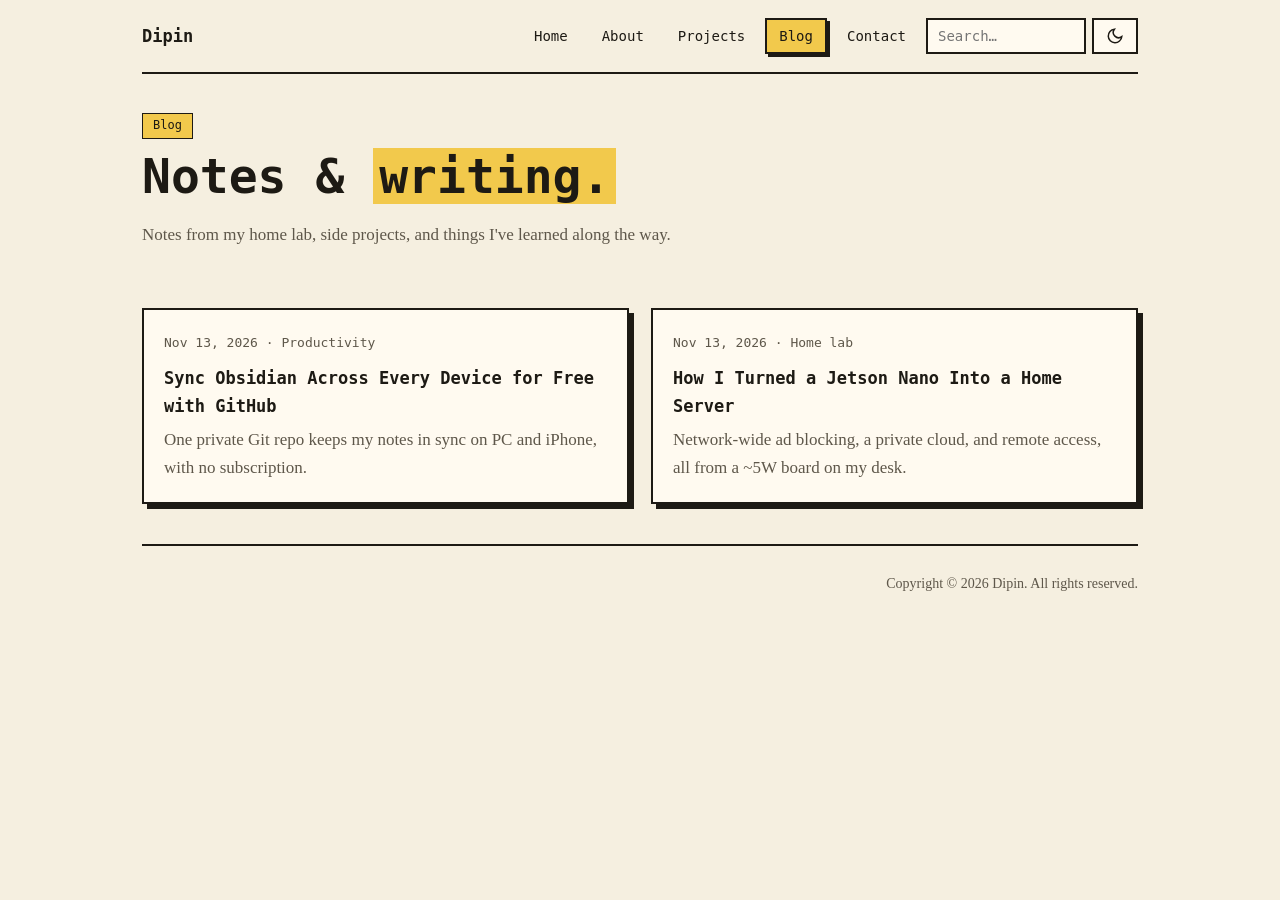
==== commit abd7bbf6: "update page structure" ====
--- a/blog/index.html
+++ b/blog/index.html
@@ -1,14 +1,59 @@
 <!DOCTYPE html>
 <html lang="en">
-
 <head>
-    <meta charset="utf-8">
-    <meta http-equiv="refresh" content="0;url=../index.html#blog">
-    <title>Blog — Dipin Nair</title>
+  <meta charset="utf-8">
+  <meta name="viewport" content="width=device-width, initial-scale=1">
+  <meta name="description" content="Notes from my home lab, side projects, and things I've learned along the way.">
+  <title>Blog — Dipin Nair</title>
+  <link rel="stylesheet" href="../assets/css/standalone.css">
+  <link rel="stylesheet" href="../assets/css/header.css">
+  <script src="../assets/js/search-index.js" defer></script>
+  <script src="../assets/js/site.js" defer></script>
 </head>
-
 <body>
-    <p>Redirecting to <a href="../index.html#blog">blog</a>…</p>
+<div class="wrap">
+  <header>
+    <a class="logo" href="../index.html">Dipin</a>
+    <nav id="nav" aria-label="Main navigation">
+      <a href="../index.html">Home</a>
+      <a href="../index.html#about">About</a>
+      <a href="../projects/index.html">Projects</a>
+      <a href="index.html" aria-current="page">Blog</a>
+      <a href="../index.html#contact">Contact</a>
+      <div class="search">
+        <input id="q" type="search" placeholder="Search…" aria-label="Search the site" autocomplete="off">
+        <ul id="results" hidden></ul>
+      </div>
+      <button class="theme-toggle" id="themeToggle" type="button" aria-label="Switch theme">
+        <svg id="moonIcon" width="18" height="18" viewBox="0 0 24 24" fill="none" stroke="currentColor" stroke-width="2" aria-hidden="true"><path d="M21 12.8A9 9 0 1 1 11.2 3a7 7 0 0 0 9.8 9.8z"/></svg>
+        <svg id="sunIcon" hidden width="18" height="18" viewBox="0 0 24 24" fill="none" stroke="currentColor" stroke-width="2" aria-hidden="true"><circle cx="12" cy="12" r="4"/><path d="M12 2v2M12 20v2M4.9 4.9l1.4 1.4M17.7 17.7l1.4 1.4M2 12h2M20 12h2M4.9 19.1l1.4-1.4M17.7 6.3l1.4-1.4"/></svg>
+      </button>
+    </nav>
+  </header>
+  <main>
+    <section class="hero">
+      <span class="tag highlight">Blog</span>
+      <h1>Notes &amp; <span>writing.</span></h1>
+      <p class="lead">Notes from my home lab, side projects, and things I've learned along the way.</p>
+    </section>
+    <section class="grid" aria-label="Blog posts">
+      <a class="card" href="obsidian-git-sync.html">
+        <div class="body">
+          <time class="meta" datetime="2026-11-13">Nov 13, 2026 · Productivity</time>
+          <h2>Sync Obsidian Across Every Device for Free with GitHub</h2>
+          <p>One private Git repo keeps my notes in sync on PC and iPhone, with no subscription.</p>
+        </div>
+      </a>
+      <a class="card" href="jetson-nano-home-server.html">
+        <div class="body">
+          <time class="meta" datetime="2026-11-13">Nov 13, 2026 · Home lab</time>
+          <h2>How I Turned a Jetson Nano Into a Home Server</h2>
+          <p>Network-wide ad blocking, a private cloud, and remote access, all from a ~5W board on my desk.</p>
+        </div>
+      </a>
+    </section>
+  </main>
+  <footer>Copyright © <span id="year"></span> Dipin. All rights reserved.</footer>
+</div>
 </body>
-
-</html>+</html>
--- a/assets/css/standalone.css
+++ b/assets/css/standalone.css
@@ -0,0 +1,71 @@
+:root {
+  color-scheme: light;
+  --bg: #f5efe0;
+  --card: #fffaf0;
+  --ink: #1d1a14;
+  --mute: #5e574a;
+  --accent: #d9481c;
+  --highlight: #f2c94c;
+  --line: #1d1a14;
+}
+
+@media (prefers-color-scheme: dark) {
+  :root {
+    color-scheme: dark;
+    --bg: #0f0d0a;
+    --card: #1a1815;
+    --ink: #f5efe0;
+    --mute: #b8aea0;
+    --accent: #ff8844;
+    --highlight: #6d5d1a;
+    --line: #e8dcc8;
+  }
+}
+
+* { box-sizing: border-box; }
+body { margin: 0; background: var(--bg); color: var(--ink); font: 17px/1.65 Georgia, "Times New Roman", serif; }
+a { color: inherit; }
+h1, h2, h3, nav, .mono, .tag, .meta, button { font-family: ui-monospace, "SF Mono", Menlo, Consolas, monospace; }
+.wrap { max-width: 1040px; margin: 0 auto; padding: 0 22px; }
+header { display: flex; justify-content: space-between; align-items: center; gap: 12px; flex-wrap: wrap; padding: 18px 0; }
+.logo { font: 700 17px ui-monospace, Menlo, monospace; text-decoration: none; }
+nav { display: flex; gap: 6px; flex-wrap: wrap; font-size: 14px; }
+nav a { padding: 6px 12px; text-decoration: none; border: 2px solid transparent; }
+nav a:hover, nav a[aria-current="page"] { border-color: var(--line); background: var(--highlight); }
+.hero { padding: 36px 0 24px; border-top: 2px solid var(--line); }
+h1 { margin: 10px 0; font-size: clamp(30px, 5vw, 48px); line-height: 1.15; }
+h1 span { background: var(--highlight); padding: 0 6px; }
+h2 { font-size: 22px; }
+.lead, .dek { max-width: 680px; color: var(--mute); }
+.tag { display: inline-block; padding: 2px 10px; border: 1.5px solid var(--line); background: var(--card); font-size: 12px; }
+.tag.highlight { background: var(--highlight); }
+.meta { color: var(--mute); font-size: 13px; }
+.grid { display: grid; grid-template-columns: repeat(auto-fit, minmax(min(100%, 285px), 1fr)); gap: 22px; padding: 18px 0 40px; }
+.card { display: flex; flex-direction: column; border: 2px solid var(--line); background: var(--card); box-shadow: 5px 5px 0 var(--line); text-decoration: none; }
+.card[hidden] { display: none; }
+.card:hover { transform: translate(2px, 2px); box-shadow: 3px 3px 0 var(--line); }
+.body { padding: 18px 20px 20px; }
+.card h2, .card h3 { margin: 8px 0 6px; font-size: 17px; }
+.card p { margin: 0; color: var(--mute); }
+.chips, .tags { display: flex; gap: 8px; flex-wrap: wrap; }
+.chips { margin: 10px 0; }
+button { padding: 6px 12px; border: 2px solid var(--line); background: var(--card); color: var(--ink); cursor: pointer; }
+button[aria-pressed="true"], button:hover { background: var(--ink); color: var(--bg); }
+.thumb { display: grid; min-height: 120px; place-items: center; border-bottom: 2px solid var(--line); background: var(--tile, var(--highlight)); color: #1d1a14; font: 700 16px ui-monospace, Menlo, monospace; }
+.tags { margin-top: 12px; }
+.article { max-width: 700px; margin: 0 auto; padding: 26px 0 56px; border-top: 2px solid var(--line); }
+.article h2 { margin: 36px 0 12px; }
+.article h3 { margin: 24px 0 6px; font-size: 16px; }
+.article p, .article li { margin: 0 0 14px; }
+.article ul { padding-left: 22px; }
+.article .does { padding: 0; list-style: none; }
+.does li { display: flex; align-items: flex-start; gap: 14px; }
+.does img { flex: none; width: 28px; height: 28px; }
+figure { margin: 28px 0; }
+figure img { display: block; width: 100%; height: auto; border: 2px solid var(--line); box-shadow: 5px 5px 0 var(--line); }
+figcaption, .note { margin-top: 10px; color: var(--mute); font-size: 13px; }
+table { width: 100%; border-collapse: collapse; }
+th, td { padding: 9px 12px; border-bottom: 1.5px solid var(--line); text-align: left; vertical-align: top; }
+th { font-size: 13px; }
+code { padding: 1px 5px; border: 1px solid var(--line); background: var(--card); font: 14px ui-monospace, Menlo, monospace; }
+footer { padding: 26px 0 40px; border-top: 2px solid var(--line); color: var(--mute); text-align: right; font-size: 14px; }
--- a/assets/css/header.css
+++ b/assets/css/header.css
@@ -0,0 +1,56 @@
+:root[data-theme="light"] {
+  color-scheme: light;
+  --bg: #f5efe0;
+  --card: #fffaf0;
+  --ink: #1d1a14;
+  --mute: #5e574a;
+  --acc: #d9481c;
+  --accent: #d9481c;
+  --hl: #f2c94c;
+  --highlight: #f2c94c;
+  --line: #1d1a14;
+  --logo: brightness(0);
+}
+:root[data-theme="dark"] {
+  color-scheme: dark;
+  --bg: #0f0d0a;
+  --card: #1a1815;
+  --ink: #f5efe0;
+  --mute: #b8aea0;
+  --acc: #ff8844;
+  --accent: #ff8844;
+  --hl: #6d5d1a;
+  --highlight: #6d5d1a;
+  --line: #e8dcc8;
+  --logo: brightness(0) invert(1);
+}
+header { display: flex; justify-content: space-between; align-items: center; padding: 18px 0; gap: 12px; flex-wrap: wrap; }
+nav { display: flex; align-items: center; gap: 6px; font: 14px ui-monospace, "SF Mono", Menlo, Consolas, monospace; flex-wrap: wrap; }
+/* One shared height keeps links, search box and theme button on the same baseline. */
+nav a, .search input, .theme-toggle { box-sizing: border-box; height: 36px; line-height: 1; }
+nav a { display: inline-flex; align-items: center; text-decoration: none; padding: 0 12px; border: 2px solid transparent; }
+nav a:hover { border-color: var(--line); }
+nav a.on, nav a[aria-current="page"] { border-color: var(--line); background: var(--hl, var(--highlight)); box-shadow: 3px 3px 0 var(--line); }
+.theme-toggle { font: 14px ui-monospace, "SF Mono", Menlo, Consolas, monospace; padding: 0 12px; border: 2px solid var(--line); background: var(--card); color: var(--ink); cursor: pointer; transition: .12s; display: flex; align-items: center; justify-content: center; gap: 6px; }
+.theme-toggle:hover { transform: scale(1.05); background: var(--card); color: var(--ink); }
+.theme-toggle:active { transform: scale(.95); }
+.theme-toggle [hidden] { display: none; }
+.theme-toggle:focus-visible { outline: 3px solid var(--acc, var(--accent)); outline-offset: 3px; }
+.search { position: relative; }
+.search { display: flex; }
+.search input { font: 14px ui-monospace, "SF Mono", Menlo, Consolas, monospace; padding: 0 10px; border: 2px solid var(--line); background: var(--card); color: var(--ink); width: 160px; border-radius: 0; }
+.search input:focus { outline: 3px solid var(--acc, var(--accent)); outline-offset: 2px; }
+#results { position: absolute; right: 0; top: calc(100% + 8px); z-index: 10; width: min(380px, 90vw); margin: 0; padding: 0; list-style: none; background: var(--card); border: 2px solid var(--line); box-shadow: 5px 5px 0 var(--line); }
+#results[hidden] { display: none; }
+#results li { border-bottom: 1.5px solid var(--line); }
+#results li:last-child { border-bottom: 0; }
+#results a, #results .none { display: block; padding: 10px 14px; text-decoration: none; border: 0; }
+#results a:hover, #results a:focus { background: var(--hl, var(--highlight)); outline: none; }
+#results b { display: block; font-size: 14px; }
+#results span { display: block; font: 13.5px/1.5 Georgia, "Times New Roman", serif; color: var(--mute); }
+#results mark { background: var(--hl, var(--highlight)); color: inherit; }
+@media (max-width: 640px) {
+  .search { flex: 1 1 100%; order: 1; }
+  .search input { width: 100%; }
+  #results { left: 0; width: 100%; }
+}
